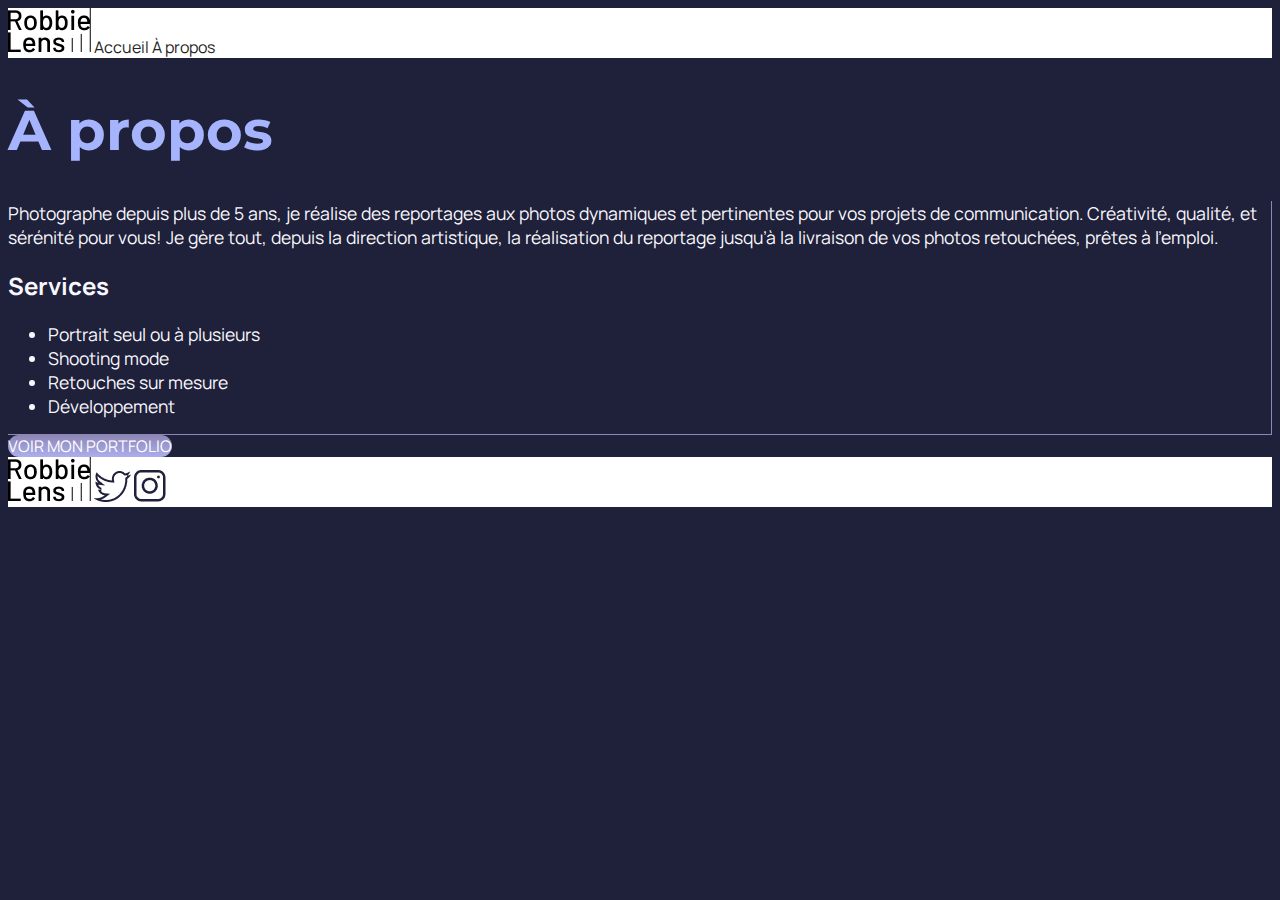
==== a-propos.html @ 1d9d6872 "push" ====
<!DOCTYPE html>
<html lang="fr">
  <head>
    <meta charset="utf-8" />
    <title>À propos - Robbie Lens Photographie</title>
    <link href="style.css" rel="stylesheet" />
    <link rel="preconnect" href="https://fonts.googleapis.com" />
    <link rel="preconnect" href="https://fonts.gstatic.com" crossorigin />
    <link
      href="https://fonts.googleapis.com/css2?family=Manrope&family=Montserrat&display=swap"
      rel="stylesheet"
    />
  </head>

  <body>
    <header>
      <nav>
        <a href="index.html" class="lien-icone">
          <img src="images/logo.png" alt="Logo Robbie Lens" />
        </a>
        <a href="index.html">Accueil</a>
        <a href="a-propos.html">À propos</a>
      </nav>
    </header>
    <main>
      <h1>À propos</h1>
      <div class="carre-contenu">
        <p>
          Photographe depuis plus de 5 ans, je réalise des reportages aux photos
          dynamiques et pertinentes pour vos projets de communication.
          Créativité, qualité, et sérénité pour vous! Je gère tout, depuis la
          direction artistique, la réalisation du reportage jusqu’à la livraison
          de vos photos retouchées, prêtes à l’emploi.
        </p>
        <h2>Services</h2>
        <ul>
          <li>Portrait seul ou à plusieurs</li>
          <li>Shooting mode</li>
          <li>Retouches sur mesure</li>
          <li>Développement</li>
        </ul>
      </div>
      <div>
        <a href="" class="cta">VOIR MON PORTFOLIO</a>
      </div>
    </main>
    <footer>
      <a href="index.html" class="lien-icone">
        <img src="images/logo.png" alt="Logo Robbie Lens" />
      </a>
      <a target="_blank" href="https://twitter.com/" class="lien-icone">
        <img src="images/twitter.png" alt="Logo Twitter" />
      </a>
      <a target="_blank" href="https://www.instagram.com/" class="lien-icone">
        <img src="images/instagram.png" alt="Logo Instagram" />
      </a>
    </footer>
  </body>
</html>
---- style.css ----
body {
  font-family: "Manrope", sans-serif;
  font-size: 1em;
  background-color: #1f2039;
}

a {
  color: #242424;
  text-decoration: none;
}

em {
  color: #a5b4fc;
  font-style: normal;
}

h1 {
  font-size: 3.5em;
  color: #a5b4fc;
  font-family: "Montserrat", sans-serif;
}

h2 {
  color: #f9f8ff;
}

p,
li {
  font-size: 1.1em;
  color: #f9f8ff;
}

header,
footer {
  background-color: white;
}

.cta {
  background: linear-gradient(#8e86b5, #acaeed);
  color: white;
  border-radius: 50px;
}

a:hover {
  text-decoration: underline;
}

.cta:hover {
  background: linear-gradient(#696484, #8788ba);
  text-decoration: none;
}

.lien-icone:hover {
  opacity: 0.5;
}

.carre-contenu {
  border-right: 1px solid #8e86b5;
  border-bottom: 1px solid #8e86b5;
}
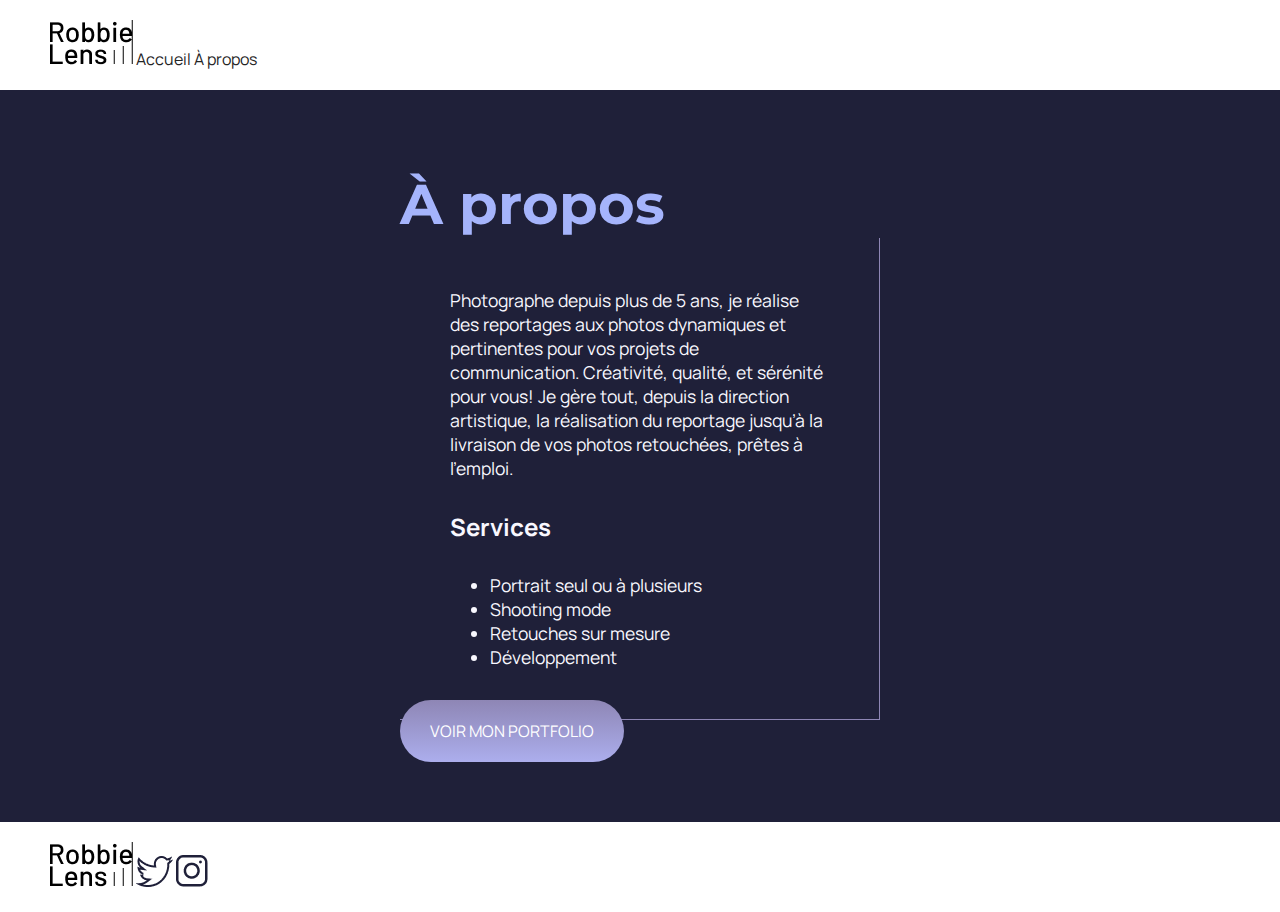
==== commit 6990aa7d: "margin" ====
--- a/a-propos.html
+++ b/a-propos.html
@@ -22,27 +22,29 @@
         <a href="a-propos.html">À propos</a>
       </nav>
     </header>
-    <main>
-      <h1>À propos</h1>
-      <div class="carre-contenu">
-        <p>
-          Photographe depuis plus de 5 ans, je réalise des reportages aux photos
-          dynamiques et pertinentes pour vos projets de communication.
-          Créativité, qualité, et sérénité pour vous! Je gère tout, depuis la
-          direction artistique, la réalisation du reportage jusqu’à la livraison
-          de vos photos retouchées, prêtes à l’emploi.
-        </p>
-        <h2>Services</h2>
-        <ul>
-          <li>Portrait seul ou à plusieurs</li>
-          <li>Shooting mode</li>
-          <li>Retouches sur mesure</li>
-          <li>Développement</li>
-        </ul>
-      </div>
-      <div>
-        <a href="" class="cta">VOIR MON PORTFOLIO</a>
-      </div>
+    <main class="a-propos-main">
+      <section>
+        <h1>À propos</h1>
+        <div class="carre-contenu">
+          <p>
+            Photographe depuis plus de 5 ans, je réalise des reportages aux
+            photos dynamiques et pertinentes pour vos projets de communication.
+            Créativité, qualité, et sérénité pour vous! Je gère tout, depuis la
+            direction artistique, la réalisation du reportage jusqu’à la
+            livraison de vos photos retouchées, prêtes à l’emploi.
+          </p>
+          <h2>Services</h2>
+          <ul>
+            <li>Portrait seul ou à plusieurs</li>
+            <li>Shooting mode</li>
+            <li>Retouches sur mesure</li>
+            <li>Développement</li>
+          </ul>
+        </div>
+        <div>
+          <a href="" class="cta">VOIR MON PORTFOLIO</a>
+        </div>
+      </section>
     </main>
     <footer>
       <a href="index.html" class="lien-icone">
--- a/style.css
+++ b/style.css
@@ -1,3 +1,7 @@
+* {
+  margin: 0;
+}
+
 body {
   font-family: "Manrope", sans-serif;
   font-size: 1em;
@@ -33,12 +37,14 @@
 header,
 footer {
   background-color: white;
+  padding: 20px 50px;
 }
 
 .cta {
   background: linear-gradient(#8e86b5, #acaeed);
   color: white;
   border-radius: 50px;
+  padding: 20px 30px;
 }
 
 a:hover {
@@ -57,4 +63,22 @@
 .carre-contenu {
   border-right: 1px solid #8e86b5;
   border-bottom: 1px solid #8e86b5;
+  padding: 50px;
 }
+
+.carre-contenu h2 {
+  margin-top: 30px;
+}
+
+.carre-contenu ul {
+  margin-top: 30px;
+}
+
+section {
+  padding: 80px;
+}
+
+.a-propos-main {
+  width: 50%;
+  margin: auto;
+}
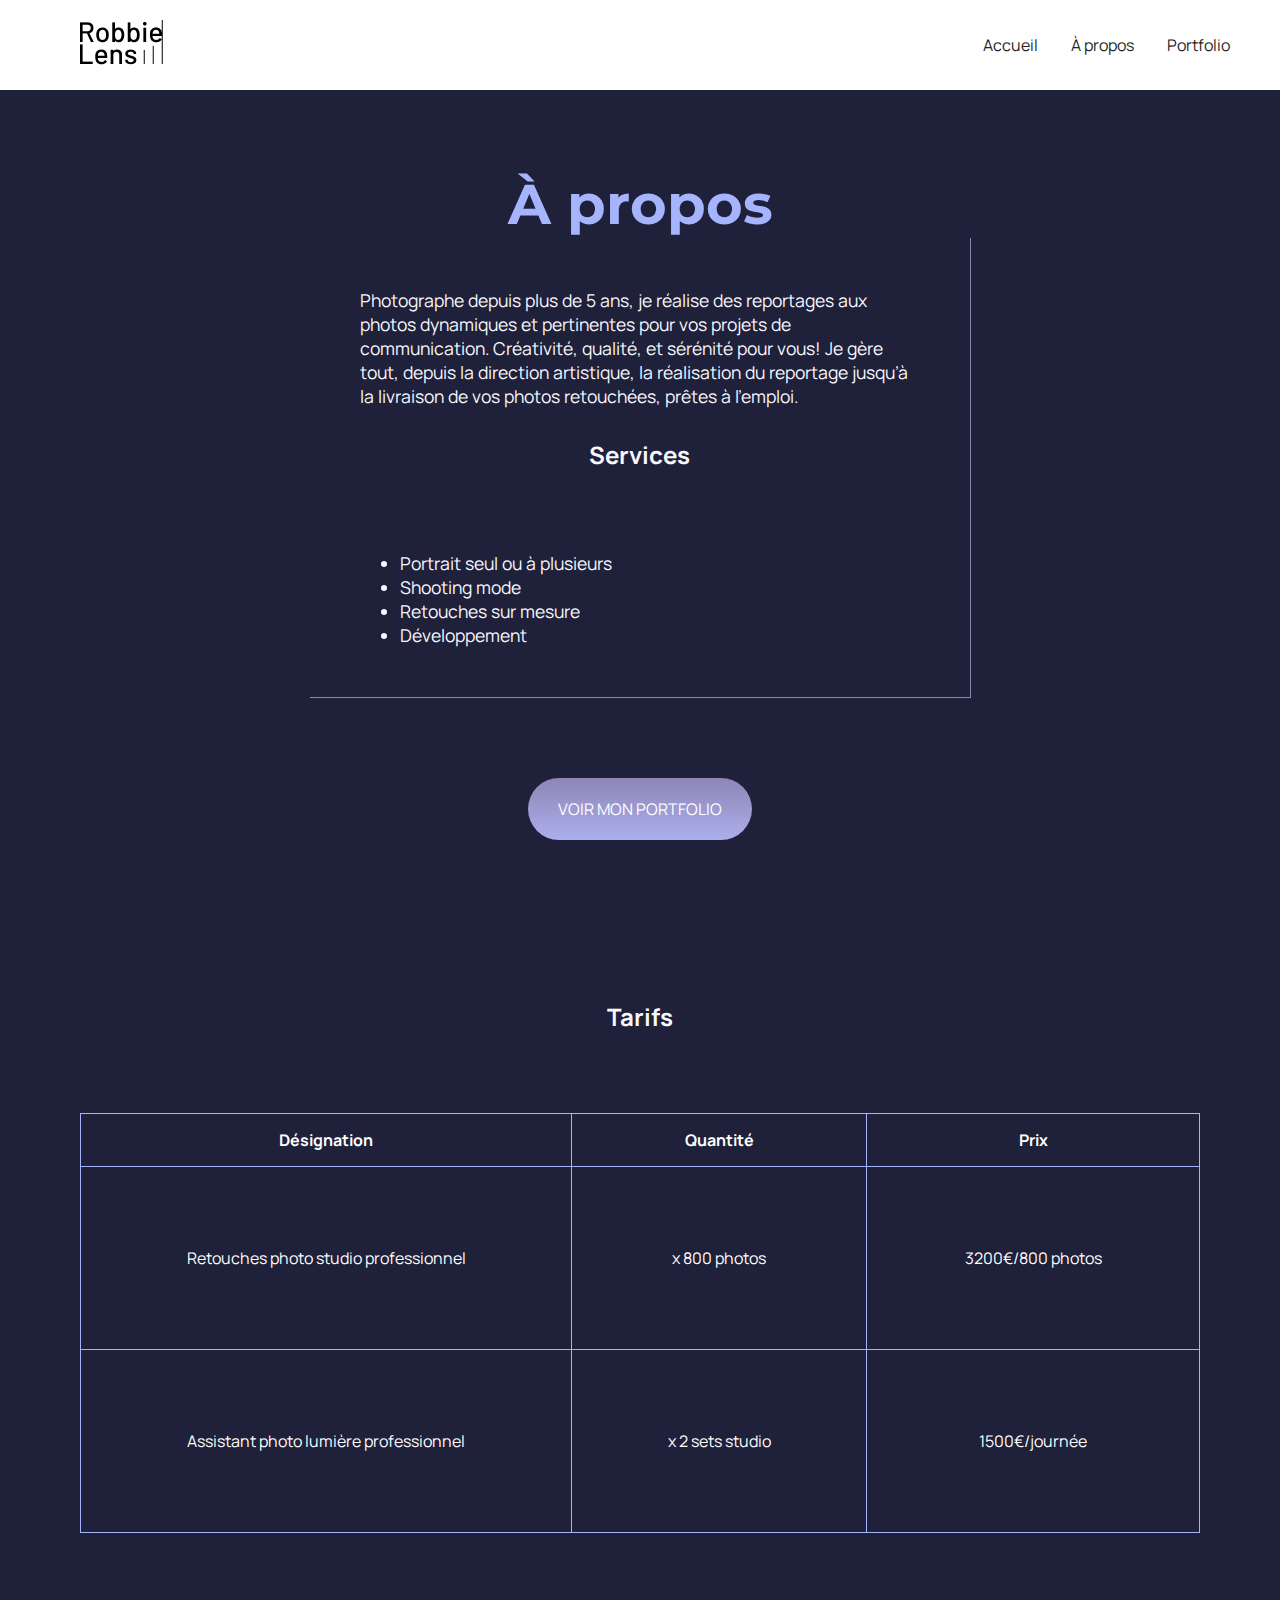
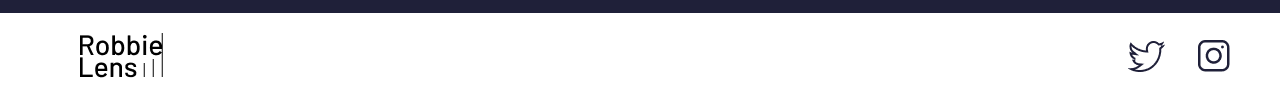
==== commit 4b3407a9: "ajout de nouvelles pages et images" ====
--- a/a-propos.html
+++ b/a-propos.html
@@ -3,7 +3,8 @@
   <head>
     <meta charset="utf-8" />
     <title>À propos - Robbie Lens Photographie</title>
-    <link href="style.css" rel="stylesheet" />
+    <link href="style/style.css" rel="stylesheet" />
+    <link href="style/a-propos.css" rel="stylesheet" />
     <link rel="preconnect" href="https://fonts.googleapis.com" />
     <link rel="preconnect" href="https://fonts.gstatic.com" crossorigin />
     <link
@@ -18,8 +19,11 @@
         <a href="index.html" class="lien-icone">
           <img src="images/logo.png" alt="Logo Robbie Lens" />
         </a>
-        <a href="index.html">Accueil</a>
-        <a href="a-propos.html">À propos</a>
+        <div>
+          <a href="index.html">Accueil</a>
+          <a href="a-propos.html">À propos</a>
+          <a href="portfolio.html">Portfolio</a>
+        </div>
       </nav>
     </header>
     <main class="a-propos-main">
@@ -42,20 +46,46 @@
           </ul>
         </div>
         <div>
-          <a href="" class="cta">VOIR MON PORTFOLIO</a>
+          <a href="portfolio.html" class="cta">VOIR MON PORTFOLIO</a>
         </div>
+      </section>
+      <section>
+        <h2>Tarifs</h2>
+        <table>
+          <thead>
+            <tr>
+              <th>Désignation</th>
+              <th>Quantité</th>
+              <th>Prix</th>
+            </tr>
+          </thead>
+          <tbody>
+            <tr>
+              <td>Retouches photo studio professionnel</td>
+              <td>x 800 photos</td>
+              <td>3200€/800 photos</td>
+            </tr>
+            <tr>
+              <td>Assistant photo lumière professionnel</td>
+              <td>x 2 sets studio</td>
+              <td>1500€/journée</td>
+            </tr>
+          </tbody>
+        </table>
       </section>
     </main>
     <footer>
       <a href="index.html" class="lien-icone">
         <img src="images/logo.png" alt="Logo Robbie Lens" />
       </a>
-      <a target="_blank" href="https://twitter.com/" class="lien-icone">
-        <img src="images/twitter.png" alt="Logo Twitter" />
-      </a>
-      <a target="_blank" href="https://www.instagram.com/" class="lien-icone">
-        <img src="images/instagram.png" alt="Logo Instagram" />
-      </a>
+      <div>
+        <a target="_blank" href="https://twitter.com/" class="lien-icone">
+          <img src="images/twitter.png" alt="Logo Twitter" />
+        </a>
+        <a target="_blank" href="https://www.instagram.com/" class="lien-icone">
+          <img src="images/instagram.png" alt="Logo Instagram" />
+        </a>
+      </div>
     </footer>
   </body>
 </html>
--- a/style/style.css
+++ b/style/style.css
@@ -0,0 +1,82 @@
+* {
+  margin: 0;
+}
+
+body {
+  font-family: "Manrope", sans-serif;
+  font-size: 1em;
+  background-color: #1f2039;
+}
+
+a {
+  color: #242424;
+  text-decoration: none;
+}
+
+em {
+  color: #a5b4fc;
+  font-style: normal;
+}
+
+h1 {
+  font-size: 3.5em;
+  color: #a5b4fc;
+  font-family: "Montserrat", sans-serif;
+}
+
+h2 {
+  color: #f9f8ff;
+}
+
+p,
+li {
+  font-size: 1.1em;
+  color: #f9f8ff;
+}
+
+header,
+footer {
+  background-color: white;
+  padding: 20px 50px;
+}
+
+.cta {
+  display: inline-block;
+  background: linear-gradient(#8e86b5, #acaeed);
+  color: white;
+  border-radius: 50px;
+  padding: 20px 30px;
+}
+
+a:hover {
+  text-decoration: underline;
+}
+
+.cta:hover {
+  background: linear-gradient(#696484, #8788ba);
+  text-decoration: none;
+}
+
+.lien-icone {
+  margin-left: 30px;
+}
+
+.lien-icone:hover {
+  opacity: 0.5;
+}
+
+section {
+  padding: 80px;
+}
+
+footer,
+nav {
+  display: flex;
+  flex-direction: row;
+  align-items: center;
+  justify-content: space-between;
+}
+
+nav a {
+  margin-left: 30px;
+}
--- a/style/a-propos.css
+++ b/style/a-propos.css
@@ -0,0 +1,50 @@
+.carre-contenu {
+  border-right: 1px solid #8e86b5;
+  border-bottom: 1px solid #8e86b5;
+  padding: 50px;
+  width: 50%;
+  margin: auto;
+  margin-bottom: 80px;
+}
+
+.carre-contenu h2 {
+  margin-top: 30px;
+}
+
+.carre-contenu ul {
+  margin-top: 30px;
+}
+
+.carre-contenu + div {
+  text-align: center;
+}
+
+.a-propos-main {
+  margin: auto;
+}
+
+table {
+  color: white;
+  text-align: center;
+  width: 100%;
+  border-collapse: collapse;
+}
+
+td,
+th {
+  padding: 15px;
+  border: 1px solid #a5b4fc;
+}
+
+td {
+  padding: 80px;
+}
+
+h2 {
+  margin-bottom: 80px;
+}
+
+h1,
+h2 {
+  text-align: center;
+}
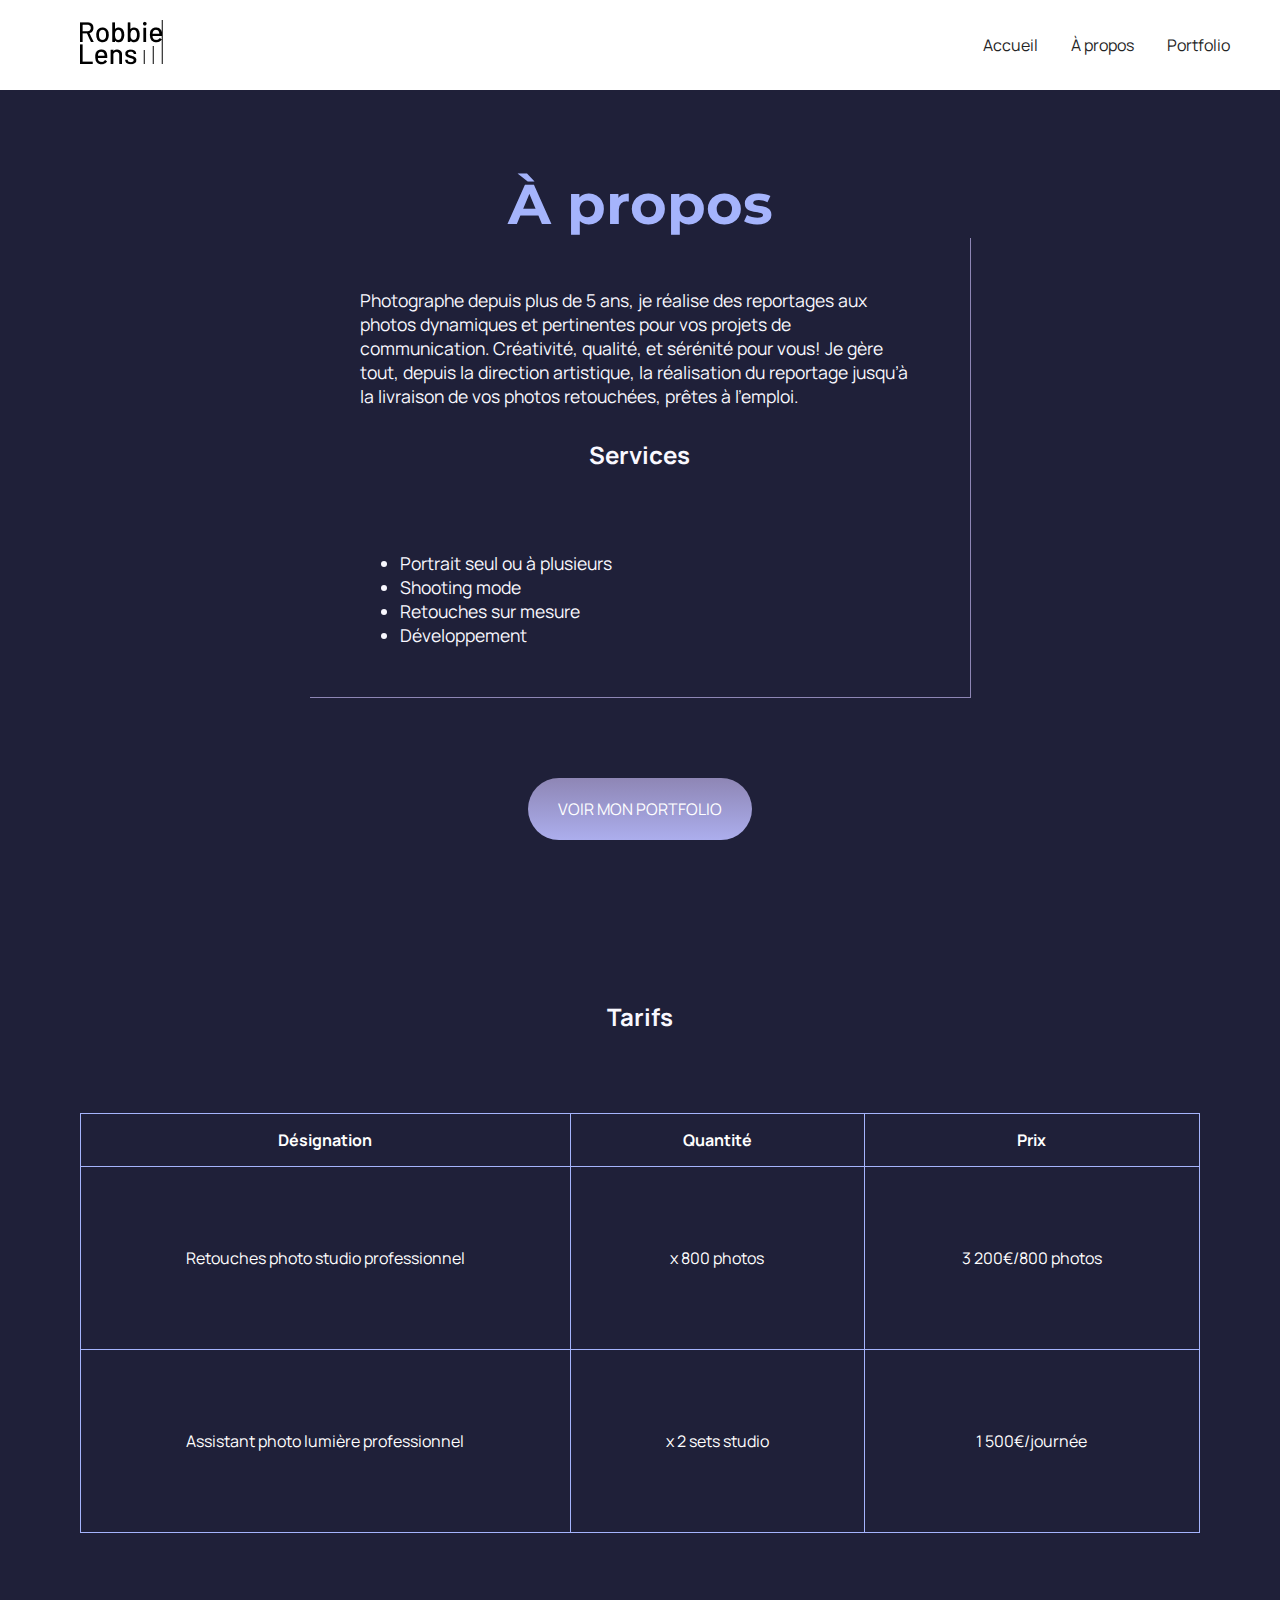
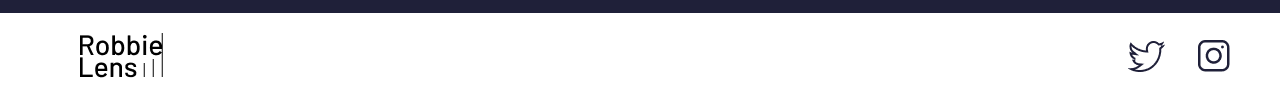
==== commit 92382852: "MAJ" ====
--- a/a-propos.html
+++ b/a-propos.html
@@ -1,91 +1,96 @@
 <!DOCTYPE html>
-<html lang="fr">
-  <head>
+<html>
+
+<head>
     <meta charset="utf-8" />
     <title>À propos - Robbie Lens Photographie</title>
     <link href="style/style.css" rel="stylesheet" />
     <link href="style/a-propos.css" rel="stylesheet" />
-    <link rel="preconnect" href="https://fonts.googleapis.com" />
-    <link rel="preconnect" href="https://fonts.gstatic.com" crossorigin />
-    <link
-      href="https://fonts.googleapis.com/css2?family=Manrope&family=Montserrat&display=swap"
-      rel="stylesheet"
-    />
-  </head>
+    <link rel="preconnect" href="https://fonts.googleapis.com">
+    <link rel="preconnect" href="https://fonts.gstatic.com" crossorigin>
+    <link href="https://fonts.googleapis.com/css2?family=Manrope&family=Montserrat&display=swap" rel="stylesheet">
+</head>
 
-  <body>
+<body>
     <header>
-      <nav>
+        <nav>
+            <a href="index.html" class="lien-icone">
+                <img src="images/logo.png" alt="Logo Robbie Lens" />
+            </a>
+            <div>
+                <a href="index.html">Accueil</a>
+                <a href="a-propos.html">À propos</a>
+                <a href="portfolio.html">Portfolio</a>
+            </div>
+        </nav>
+    </header>
+    <main class="a-propos-main">
+        <section>
+            <h1>À propos</h1>
+            <div class="carre-contenu">
+                <p>
+                    Photographe depuis plus de 5 ans, je réalise des reportages aux photos dynamiques et pertinentes
+                    pour
+                    vos
+                    projets de communication. Créativité, qualité, et sérénité pour vous! Je gère tout, depuis la
+                    direction
+                    artistique, la réalisation du reportage jusqu’à la livraison de vos photos retouchées, prêtes à
+                    l’emploi.
+                </p>
+                <h2>Services</h2>
+                <ul>
+                    <li>Portrait seul ou à plusieurs</li>
+                    <li>Shooting mode</li>
+                    <li>Retouches sur mesure</li>
+                    <li>Développement</li>
+                </ul>
+            </div>
+            <div>
+                <a href="portfolio.html" class="cta">VOIR MON PORTFOLIO</a>
+            </div>
+        </section>
+        <section class="section-tarifs">
+            <h2>Tarifs</h2>
+            <table>
+                <thead>
+                    <tr>
+                        <th>Désignation</th>
+                        <th>Quantité</th>
+                        <th>Prix</th>
+                    </tr>
+                </thead>
+                <tbody>
+                    <tr>
+                        <td>Retouches photo
+                            studio professionnel</td>
+                        <td>x 800 photos</td>
+                        <td>3 200€/800 photos</td>
+                    </tr>
+                    <tr>
+                        <td>Assistant photo
+                            lumière professionnel</td>
+                        <td>x 2 sets studio</td>
+                        <td>1 500€/journée</td>
+                    </tr>
+                </tbody>
+            </table>
+            </h2>
+
+        </section>
+    </main>
+    <footer>
         <a href="index.html" class="lien-icone">
-          <img src="images/logo.png" alt="Logo Robbie Lens" />
+            <img src="images/logo.png" alt="Logo Robbie Lens" />
         </a>
         <div>
-          <a href="index.html">Accueil</a>
-          <a href="a-propos.html">À propos</a>
-          <a href="portfolio.html">Portfolio</a>
+            <a target="_blank" href="https://twitter.com/" class="lien-icone">
+                <img src="images/twitter.png" alt="Logo Twitter" />
+            </a>
+            <a target="_blank" href="https://www.instagram.com/" class="lien-icone">
+                <img src="images/instagram.png" alt="Logo Instagram" />
+            </a>
         </div>
-      </nav>
-    </header>
-    <main class="a-propos-main">
-      <section>
-        <h1>À propos</h1>
-        <div class="carre-contenu">
-          <p>
-            Photographe depuis plus de 5 ans, je réalise des reportages aux
-            photos dynamiques et pertinentes pour vos projets de communication.
-            Créativité, qualité, et sérénité pour vous! Je gère tout, depuis la
-            direction artistique, la réalisation du reportage jusqu’à la
-            livraison de vos photos retouchées, prêtes à l’emploi.
-          </p>
-          <h2>Services</h2>
-          <ul>
-            <li>Portrait seul ou à plusieurs</li>
-            <li>Shooting mode</li>
-            <li>Retouches sur mesure</li>
-            <li>Développement</li>
-          </ul>
-        </div>
-        <div>
-          <a href="portfolio.html" class="cta">VOIR MON PORTFOLIO</a>
-        </div>
-      </section>
-      <section>
-        <h2>Tarifs</h2>
-        <table>
-          <thead>
-            <tr>
-              <th>Désignation</th>
-              <th>Quantité</th>
-              <th>Prix</th>
-            </tr>
-          </thead>
-          <tbody>
-            <tr>
-              <td>Retouches photo studio professionnel</td>
-              <td>x 800 photos</td>
-              <td>3200€/800 photos</td>
-            </tr>
-            <tr>
-              <td>Assistant photo lumière professionnel</td>
-              <td>x 2 sets studio</td>
-              <td>1500€/journée</td>
-            </tr>
-          </tbody>
-        </table>
-      </section>
-    </main>
-    <footer>
-      <a href="index.html" class="lien-icone">
-        <img src="images/logo.png" alt="Logo Robbie Lens" />
-      </a>
-      <div>
-        <a target="_blank" href="https://twitter.com/" class="lien-icone">
-          <img src="images/twitter.png" alt="Logo Twitter" />
-        </a>
-        <a target="_blank" href="https://www.instagram.com/" class="lien-icone">
-          <img src="images/instagram.png" alt="Logo Instagram" />
-        </a>
-      </div>
     </footer>
-  </body>
-</html>
+</body>
+
+</html>--- a/style/style.css
+++ b/style/style.css
@@ -80,3 +80,33 @@
 nav a {
   margin-left: 30px;
 }
+
+@media screen and (max-width: 996px) {
+  header nav {
+    flex-direction: column;
+    align-items: center;
+    justify-content: center;
+  }
+
+  header nav img {
+    margin-bottom: 20px;
+  }
+
+  header,
+  footer {
+    padding: 20px 20px;
+  }
+
+  h1 {
+    font-size: 2em;
+  }
+
+  section {
+    padding: 50px 20px 50px 20px;
+  }
+
+  nav a {
+    margin-left: 10px;
+    margin-right: 10px;
+  }
+}
--- a/style/a-propos.css
+++ b/style/a-propos.css
@@ -48,3 +48,9 @@
 h2 {
   text-align: center;
 }
+
+@media screen and (max-width: 996px) {
+  .section-tarifs {
+    display: none;
+  }
+}
